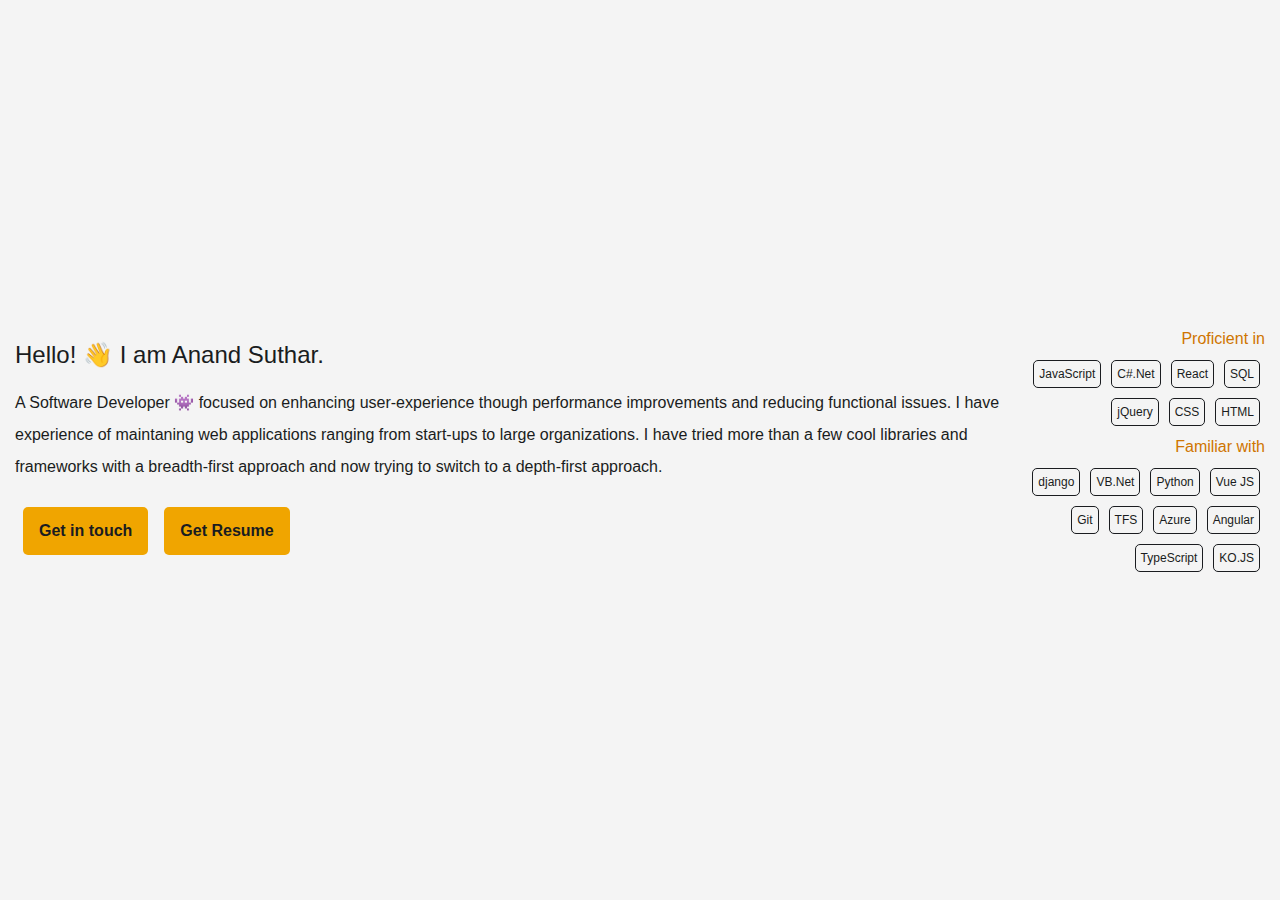
==== index.dev.html @ 96f85869 "Boilerplate code" ====
<!DOCTYPE html>
<html lang="en">

<head>
    <meta charset="UTF-8">
    <meta name="viewport" content="width=device-width, initial-scale=1.0">
    <meta http-equiv="X-UA-Compatible" content="ie=edge">
    <title>Portfolio | Anand Suthar</title>
    <link rel="stylesheet" href="css/style.css">
</head>

<body>
    <div class="home container">
        <div class="row">
            <div class="four-fifth column">
                <span class="greeting">Hello! 👋 I am Anand Suthar.</span><br />
                A Software Developer 👾 focused on enhancing user-experience though performance improvements and
                reducing functional issues. I have experience of maintaning web applications ranging from start-ups to large
                organizations. I have tried more than a few cool libraries and frameworks with a breadth-first approach and now trying
                to switch to a depth-first approach.<br />
    
                <div class="mg-top-1 button-group">
                    <a class="button" href="mailto:sutharanand17@gmail.com">Get in touch</a>
                    <a class="button" target="_blank" href="./assets/resume.pdf" download="Anand-Suthar-Resume">Get Resume</a>
                </div>
            </div>
            <div class="one-fifth tech column">
                <span class="title">Proficient in</span><br />
                <div class="pills">
                    <a class="pill" target="_blank" href="https://developer.mozilla.org/en-US/docs/Web/JavaScript">JavaScript</a>
                    <a class="pill" target="_blank" href="https://en.wikipedia.org/wiki/C_Sharp_(programming_language)">C#.Net</a>
                    <a class="pill" target="_blank" href="https://reactjs.org/">React</a>
                    <a class="pill" target="_blank" href="https://en.wikipedia.org/wiki/SQL">SQL</a>
                    <a class="pill" target="_blank" href="https://api.jquery.com/">jQuery</a>
                    <a class="pill" target="_blank" href="https://en.wikipedia.org/wiki/CSS">CSS</a>
                    <a class="pill" target="_blank" href="https://developer.mozilla.org/en-US/docs/Web/HTML">HTML</a>
                </div>
                <span class="title">Familiar with</span><br />
                <div class="pills">
                    <a class="pill" target="_blank" href="https://www.djangoproject.com/">django</a>
                    <a class="pill" target="_blank" href="https://en.wikipedia.org/wiki/Visual_Basic_.NET">VB.Net</a>
                    <a class="pill" target="_blank" href="https://en.wikipedia.org/wiki/Python_(programming_language)">Python</a>
                    <a class="pill" target="_blank" href="https://vuejs.org/">Vue JS</a>
                    <a class="pill" target="_blank" href="https://en.wikipedia.org/wiki/Git">Git</a>
                    <a class="pill" target="_blank" href="https://en.wikipedia.org/wiki/Azure_DevOps_Server">TFS</a>
                    <a class="pill" target="_blank" href="https://azure.microsoft.com/en-in/">Azure</a>
                    <a class="pill" target="_blank" href="https://angular.io/">Angular</a>
                    <a class="pill" target="_blank" href="https://www.typescriptlang.org/">TypeScript</a>
                    <a class="pill" target="_blank" href="https://knockoutjs.com/">KO.JS</a>
                </div>
            </div>
        </div>
    </div>

    <div class="center-aligned container">
        
    </div>
</body>

</html>
---- css/style.css ----
/* 
Palette
    f4f4f4
    f0a500
    cf7500
    1a1c20
*/
* {
    background-color: #f4f4f4;
    box-sizing: border-box;
    color: #1a1c20;
    font-size: 16px;
    font-family: Montserrat, sans-serif;
    line-height: 2rem;
}

body {
    margin: 0;
}

.container {
    display: flex;
    flex-direction: column;
}

.row {
    display: flex;
    flex-direction: row;
    flex-wrap: wrap;
    margin: 5px;
    padding: 5px;
}

.column {
    border-top: 1px solid rgba(0, 0, 0, 0.2);
    padding: 5px;
}

.column:first-child {
    border-top: none;
}

.one-fifth {
    flex-basis: 100%;
}

.four-fifth {
    flex-basis: 100%;
}

.pills {
    display: flex;
    flex-wrap: wrap;
    justify-content: center;
    list-style: none;
    margin: 0;
    padding: 0;
}

.pills .pill {
    border: 1px solid #1a1c20;
    border-radius: 5px;
    cursor: pointer;
    font-size: 0.75rem;
    line-height: 1rem;
    margin: 5px;
    padding: 5px;
    text-decoration: none;
}

.title {
    color: #cf7500;
}

.button-group {
    display: flex;
    flex-direction: column;
    text-align: center;
}

.button,
input[type="button"] {
    background-color: #f0a500;
    border: none;
    border-radius: 5px;
    color: #1a1c20;
    cursor: pointer;
    font-weight: bold;
    margin: 0.5rem;
    outline: none;
    padding: 0.5rem 1rem;
    text-decoration: none;
}

.button:hover,
input[type="button"]:hover,
.pills .pill:hover {
    background-color: #1a1c20;
    color: #f4f4f4;
    transition: ease-in 200ms;
}

.mg-top-1 {
    margin-top: 1rem;
}

.greeting {
    font-size: 1.5rem;
    line-height: 4rem;
}

.home {
    justify-content: center;
    min-height: 100vh;
}

.tech {
    line-height: 1rem;
    text-align: center;
}

@media only screen and (min-width: 768px) {

    /* For desktop: */

    .column {
        border-top: none;
    }

    .one-fifth {
        flex-basis: 20%;
    }

    .four-fifth {
        flex-basis: 80%;
    }

    .button-group {
        flex-direction: row;
    }

    .tech.column {
        text-align: right;
    }

    .tech .pills {
        justify-content: flex-end;
    }
}
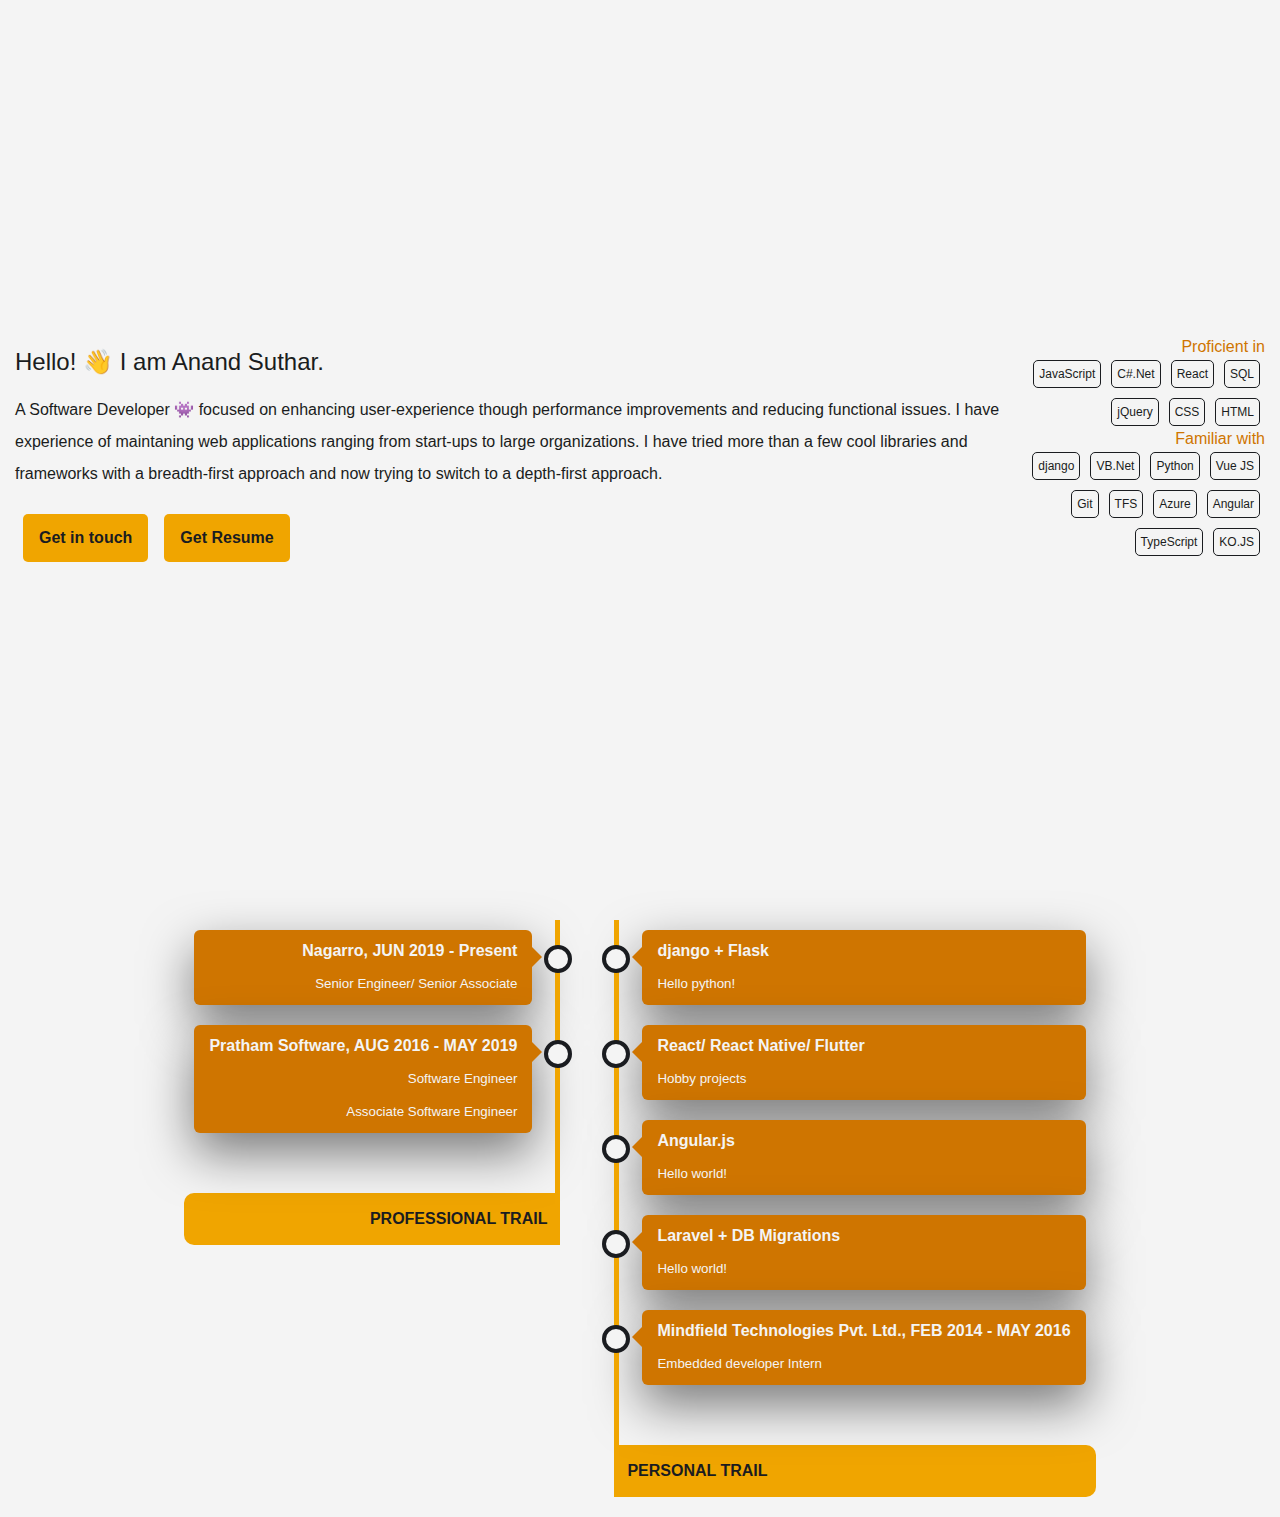
==== commit 4b52182f: "Added timeline" ====
--- a/index.dev.html
+++ b/index.dev.html
@@ -15,20 +15,25 @@
             <div class="four-fifth column">
                 <span class="greeting">Hello! 👋 I am Anand Suthar.</span><br />
                 A Software Developer 👾 focused on enhancing user-experience though performance improvements and
-                reducing functional issues. I have experience of maintaning web applications ranging from start-ups to large
-                organizations. I have tried more than a few cool libraries and frameworks with a breadth-first approach and now trying
+                reducing functional issues. I have experience of maintaning web applications ranging from start-ups to
+                large
+                organizations. I have tried more than a few cool libraries and frameworks with a breadth-first approach
+                and now trying
                 to switch to a depth-first approach.<br />
-    
+
                 <div class="mg-top-1 button-group">
                     <a class="button" href="mailto:sutharanand17@gmail.com">Get in touch</a>
-                    <a class="button" target="_blank" href="./assets/resume.pdf" download="Anand-Suthar-Resume">Get Resume</a>
+                    <a class="button" target="_blank" href="./assets/resume.pdf" download="Anand-Suthar-Resume">Get
+                        Resume</a>
                 </div>
             </div>
             <div class="one-fifth tech column">
                 <span class="title">Proficient in</span><br />
                 <div class="pills">
-                    <a class="pill" target="_blank" href="https://developer.mozilla.org/en-US/docs/Web/JavaScript">JavaScript</a>
-                    <a class="pill" target="_blank" href="https://en.wikipedia.org/wiki/C_Sharp_(programming_language)">C#.Net</a>
+                    <a class="pill" target="_blank"
+                        href="https://developer.mozilla.org/en-US/docs/Web/JavaScript">JavaScript</a>
+                    <a class="pill" target="_blank"
+                        href="https://en.wikipedia.org/wiki/C_Sharp_(programming_language)">C#.Net</a>
                     <a class="pill" target="_blank" href="https://reactjs.org/">React</a>
                     <a class="pill" target="_blank" href="https://en.wikipedia.org/wiki/SQL">SQL</a>
                     <a class="pill" target="_blank" href="https://api.jquery.com/">jQuery</a>
@@ -39,7 +44,8 @@
                 <div class="pills">
                     <a class="pill" target="_blank" href="https://www.djangoproject.com/">django</a>
                     <a class="pill" target="_blank" href="https://en.wikipedia.org/wiki/Visual_Basic_.NET">VB.Net</a>
-                    <a class="pill" target="_blank" href="https://en.wikipedia.org/wiki/Python_(programming_language)">Python</a>
+                    <a class="pill" target="_blank"
+                        href="https://en.wikipedia.org/wiki/Python_(programming_language)">Python</a>
                     <a class="pill" target="_blank" href="https://vuejs.org/">Vue JS</a>
                     <a class="pill" target="_blank" href="https://en.wikipedia.org/wiki/Git">Git</a>
                     <a class="pill" target="_blank" href="https://en.wikipedia.org/wiki/Azure_DevOps_Server">TFS</a>
@@ -52,8 +58,61 @@
         </div>
     </div>
 
-    <div class="center-aligned container">
-        
+    <div class="container">
+        <div class="centered row">
+            <div class="left path">
+                <div class="milestone">
+                    <div class="content">
+                        <strong>Nagarro, JUN 2019 - Present</strong><br/>
+                        <small>Senior Engineer/ Senior Associate</small>
+                    </div>
+                </div>
+                <div class="milestone">
+                    <div class="content">
+                        <strong>Pratham Software, AUG 2016 - MAY 2019</strong><br/>
+                        <small>Software Engineer<br />Associate Software Engineer</small>
+                    </div>
+                </div>
+                <div class="title">
+                    Professional trail
+                </div>
+            </div>
+            <div class="right path">
+                <div class="milestone">
+                    <div class="content">
+                        <strong>django + Flask</strong><br/>
+                        <small>Hello python!</small>
+                    </div>
+                </div>
+                <div class="milestone">
+                    <div class="content">
+                        <strong>React/ React Native/ Flutter</strong><br/>
+                        <small>Hobby projects</small>
+                    </div>
+                </div>
+                <div class="milestone">
+                    <div class="content">
+                        <strong>Angular.js</strong><br/>
+                        <small>Hello world!</small>
+                    </div>
+                </div>
+                <div class="milestone">
+                    <div class="content">
+                        <strong>Laravel + DB Migrations</strong><br/>
+                        <small>Hello world!</small>
+                    </div>
+                </div>
+                <div class="milestone">
+                    <div class="content">
+                        <strong>Mindfield Technologies Pvt. Ltd., FEB 2014 - MAY 2016</strong><br/>
+                        <small>Embedded developer Intern</small>
+                    </div>
+                </div>
+                <div class="title">
+                    Personal trail
+                </div>
+            </div>
+        </div>
     </div>
 </body>
 
--- a/css/style.css
+++ b/css/style.css
@@ -6,15 +6,15 @@
     1a1c20
 */
 * {
+    box-sizing: border-box;
+}
+
+body {
     background-color: #f4f4f4;
-    box-sizing: border-box;
     color: #1a1c20;
     font-size: 16px;
     font-family: Montserrat, sans-serif;
     line-height: 2rem;
-}
-
-body {
     margin: 0;
 }
 
@@ -31,13 +31,29 @@
     padding: 5px;
 }
 
+.centered.row {
+    justify-content: center;
+}
+
 .column {
     border-top: 1px solid rgba(0, 0, 0, 0.2);
     padding: 5px;
+    margin: 10px auto;
 }
 
 .column:first-child {
     border-top: none;
+    margin: auto;
+}
+
+.container {
+    border-top: 1px solid rgba(0, 0, 0, 0.3);
+    margin: 10px auto;
+}
+
+.container:first-child {
+    border-top: none;
+    margin: auto;
 }
 
 .one-fifth {
@@ -109,6 +125,10 @@
     line-height: 4rem;
 }
 
+a {
+    color: #1a1c20;
+}
+
 .home {
     justify-content: center;
     min-height: 100vh;
@@ -125,6 +145,12 @@
 
     .column {
         border-top: none;
+        margin: auto;
+    }
+
+    .container {
+        border-top: none;
+        margin: auto;
     }
 
     .one-fifth {
@@ -146,4 +172,131 @@
     .tech .pills {
         justify-content: flex-end;
     }
-}+}
+
+/* Timeline */
+.path {
+    display: flex;
+    flex-direction: column;
+    align-self: flex-start;
+    position: relative;
+    margin: 10px;
+}
+
+.path::after {
+    content: '';
+    position: absolute;
+    width: 5px;
+    background-color: #f0a500;
+    top: 0;
+    bottom: 0;
+}
+
+.path .title {
+    background-color: #f0a500;
+    color: #1a1c20;
+    padding: 10px;
+    font-weight: bold;
+    text-transform: uppercase;
+    margin-top: 50px;
+}
+
+.path .milestone {
+    background-color: inherit;
+    padding: 5px;
+    position: relative;
+    margin: 5px;
+}
+
+.path .milestone::after {
+    content: '';
+    position: absolute;
+    background-color: #f4f4f4;
+    border: 4px solid #1a1c20;
+    width: 20px;
+    height: 20px;
+    border-radius: 50%;
+    z-index: 1;
+    top: 20px;
+}
+
+.path .milestone::before {
+    content: " ";
+    height: 0;
+    position: absolute;
+    top: 22px;
+    width: 0;
+    z-index: 1;
+    border: medium solid white;
+}
+
+.left.path {
+    padding-right: 10px;
+    text-align: right;
+}
+
+.left.path .title {
+    border-radius: 10px 0 0 10px;
+    margin-right: 10px;
+}
+
+/* Path on left, vertical ruler on right */
+.left.path::after {
+    right: 17px;
+    margin-left: -3px;
+}
+
+.left.path .milestone {
+    padding-right: 30px;
+}
+
+.left.path .milestone::after {
+    right: -10px;
+}
+
+.left.path .milestone::before {
+    right: 20px;
+    border-width: 10px 0 10px 10px;
+    border-color: transparent transparent transparent #cf7500;
+}
+
+.right.path {
+    padding-left: 10px;
+    text-align: left;
+}
+
+.right.path .title {
+    border-radius: 0 10px 10px 0;
+    margin-left: 10px;
+}
+
+/* Path on right, vertical ruler on left */
+.right.path::after {
+    left: 17px;
+    margin-right: -3px;
+}
+
+.right.path .milestone {
+    padding-left: 30px;
+}
+
+.right.path .milestone::after {
+    left: -10px;
+}
+
+.right.path .milestone::before {
+    left: 20px;
+    border-width: 10px 10px 10px 0;
+    border-color: transparent #cf7500 transparent transparent;
+}
+
+/* The actual content */
+.content {
+    padding: 5px 15px;
+    background-color: #cf7500;
+    color: #f4f4f4;
+    position: relative;
+    border-radius: 6px;
+    box-shadow: 0 20px 50px rgba(0, 0, 0, 0.5);
+    cursor: pointer;
+}
